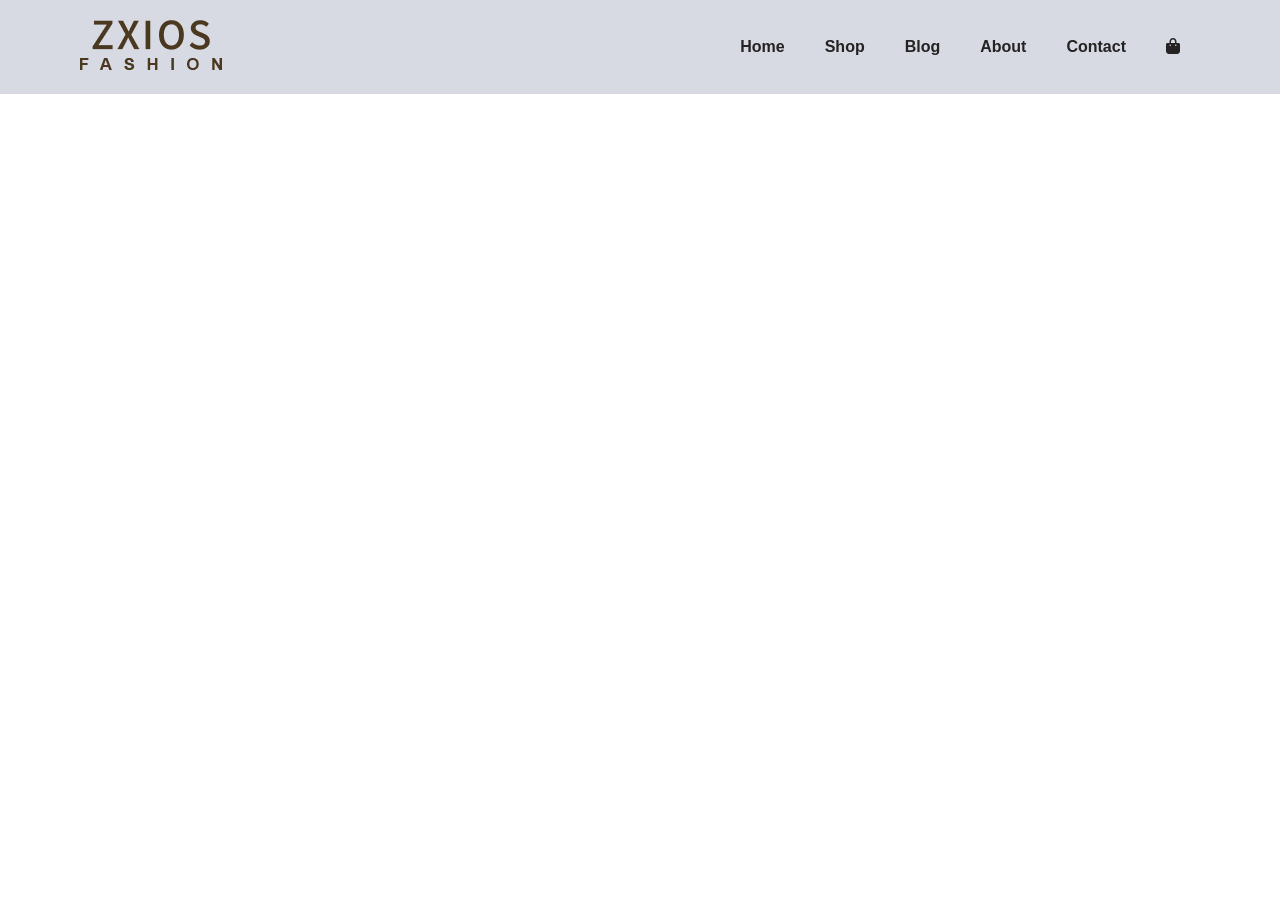
==== Frontend Project/Ecommerce Website/index.html @ 06c8abbc "Initial setup for e-commerce website with navbar and hero banner section" ====
<!DOCTYPE html>
<html lang="en">
  <head>
    <meta charset="UTF-8" />
    <link
      href="https://fonts.googleapis.com/css2?family=League+Spartan:wght@100..900&display=swap"
      rel="stylesheet"
    />
    <meta name="viewport" content="width=device-width, initial-scale=1.0" />
    <title>Ecommerce Website</title>
    <link rel="stylesheet" href="style.css" />
    <link
      rel="stylesheet"
      href="https://cdnjs.cloudflare.com/ajax/libs/font-awesome/6.7.2/css/all.min.css"
    />
  </head>

  <body>
    <section id="header">
      <a href="#"><img src="img/logo.png" class="logo" alt="" /></a>
      <div>
        <ul id="navbar">
          <li><a href="index.html">Home</a></li>
          <li><a href="shop.html">Shop</a></li>
          <li><a href="blog.html">Blog</a></li>
          <li><a href="about.html">About</a></li>
          <li><a href="contact.html">Contact</a></li>
          <li>
            <a href="cart.html"><i class="fa-solid fa-bag-shopping"></i></a>
          </li>
        </ul>
      </div>
    </section>

    <script src="script.js"></script>
  </body>
</html>
---- Frontend Project/Ecommerce Website/style.css ----
@import url("https://fonts.googleapis.com/css2?family=League+Spartan:wght@100..900&display=swap");
* {
  margin: 0;
  padding: 0;
  box-sizing: border-box;
  font-family: "Spartan", sans-serif;
}
h1 {
  font-size: 50px;
  line-height: 64px;
  color: #222;
}
h2 {
  font-size: 46px;
  line-height: 54px;
  color: #222;
}
h4 {
  font-size: 20px;
  color: #222;
}
h6 {
  font-weight: 700;
  font-size: 12px;
}
p {
  font-size: 16px;
  color: #465b52;
  margin: 15px 0 20px 0;
}
.section-p1 {
  padding: 40px 80px;
}
.section-m1 {
  margin: 40px 0;
}

body {
  width: 100%;
}
body {
  width: 100%;
}
#header {
  display: flex;
  align-items: center;
  justify-content: space-between;
  padding: 20px 80px;
  background: rgb(215, 218, 227);
  box-shadow: 0 5px 15px rgba(0, 0, 0, 0);
}
#navbar {
  display: flex;
  align-items: center;
  justify-content: center;
}
#navbar li {
  list-style: none;
  padding: 0 20px;
}
#navbar li a {
  text-decoration: none;
  font-size: 16px;
  font-weight: 600;
  color: rgb(37, 34, 34);
  transition: 0.3s;
}
#navbar li a:hover {
  color: #716767;
}
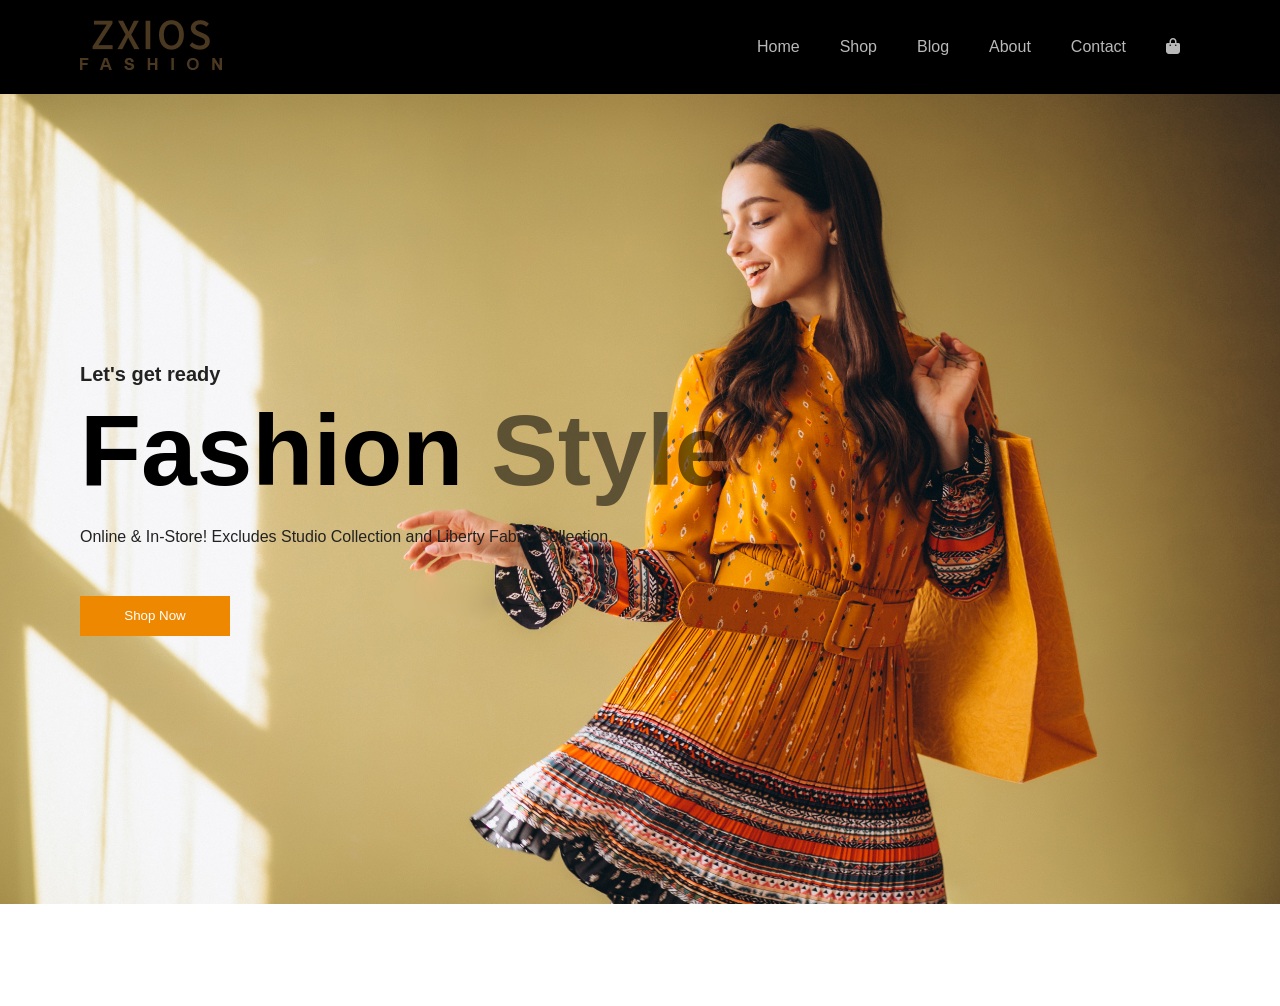
==== commit def247c9: "started product section" ====
--- a/Frontend Project/Ecommerce Website/index.html
+++ b/Frontend Project/Ecommerce Website/index.html
@@ -31,6 +31,15 @@
         </ul>
       </div>
     </section>
+    <section id="hero">
+      <h4>Let's get ready</h4>
+      <h1>Fashion <span id="span">Style</span></h1>
+      <p>
+        Online & In-Store! Excludes Studio Collection and Liberty Fabric
+        Collection.
+      </p>
+      <button>Shop Now</button>
+    </section>
 
     <script src="script.js"></script>
   </body>
--- a/Frontend Project/Ecommerce Website/style.css
+++ b/Frontend Project/Ecommerce Website/style.css
@@ -6,8 +6,8 @@
   font-family: "Spartan", sans-serif;
 }
 h1 {
-  font-size: 50px;
-  line-height: 64px;
+  font-size: 100px;
+  line-height: 85px;
   color: #222;
 }
 h2 {
@@ -25,7 +25,7 @@
 }
 p {
   font-size: 16px;
-  color: #465b52;
+  color: #222;
   margin: 15px 0 20px 0;
 }
 .section-p1 {
@@ -38,15 +38,12 @@
 body {
   width: 100%;
 }
-body {
-  width: 100%;
-}
 #header {
   display: flex;
   align-items: center;
   justify-content: space-between;
   padding: 20px 80px;
-  background: rgb(215, 218, 227);
+  background: rgb(0, 0, 0);
   box-shadow: 0 5px 15px rgba(0, 0, 0, 0);
 }
 #navbar {
@@ -61,10 +58,52 @@
 #navbar li a {
   text-decoration: none;
   font-size: 16px;
-  font-weight: 600;
-  color: rgb(37, 34, 34);
+  font-weight: 50;
+  color: rgb(185, 185, 185);
   transition: 0.3s;
 }
 #navbar li a:hover {
-  color: #716767;
+  color: #ee8801;
 }
+
+/* home page */
+#hero {
+  background-image: url(img/hero\ image.jpg);
+  height: 90vh;
+  width: 100%;
+  background-size: cover;
+  padding: 0 80px;
+  display: flex;
+  flex-direction: column;
+  align-items: flex-start;
+  justify-content: center;
+}
+#hero span {
+  color: #0000008a;
+  padding-bottom: 500px;
+}
+#hero h4 {
+  padding-bottom: 22px;
+}
+#hero h1 {
+  color: black;
+  padding-bottom: 20px;
+}
+#hero p {
+  padding-top: 0px;
+  padding-bottom: 30px;
+}
+#hero button {
+  background-color: #ee8801;
+  border: #ee8801;
+  color: white;
+  width: 150px;
+  height: 40px;
+}
+#hero button:hover {
+  background-color: #d97d04;
+  border: #d97d04;
+  color: rgb(255, 253, 253);
+  transition: 0.3s;
+  cursor: pointer;
+}
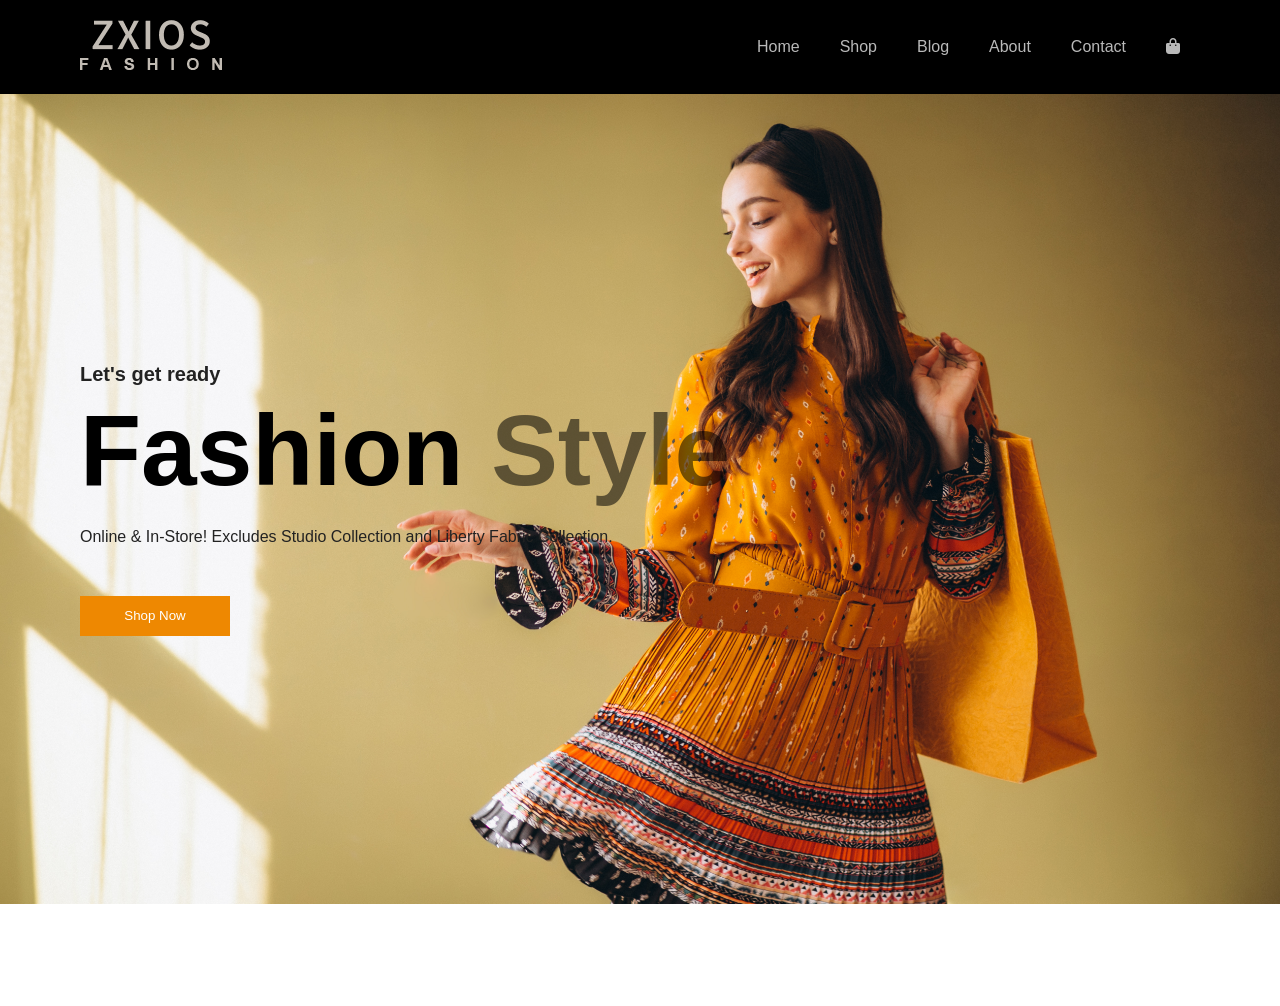
==== commit 05c01355: "change logo color" ====
--- a/Frontend Project/Ecommerce Website/index.html
+++ b/Frontend Project/Ecommerce Website/index.html
@@ -17,7 +17,7 @@
 
   <body>
     <section id="header">
-      <a href="#"><img src="img/logo.png" class="logo" alt="" /></a>
+      <a href="#"><img src="img/logowhite.png" class="logo" alt="" /></a>
       <div>
         <ul id="navbar">
           <li><a href="index.html">Home</a></li>
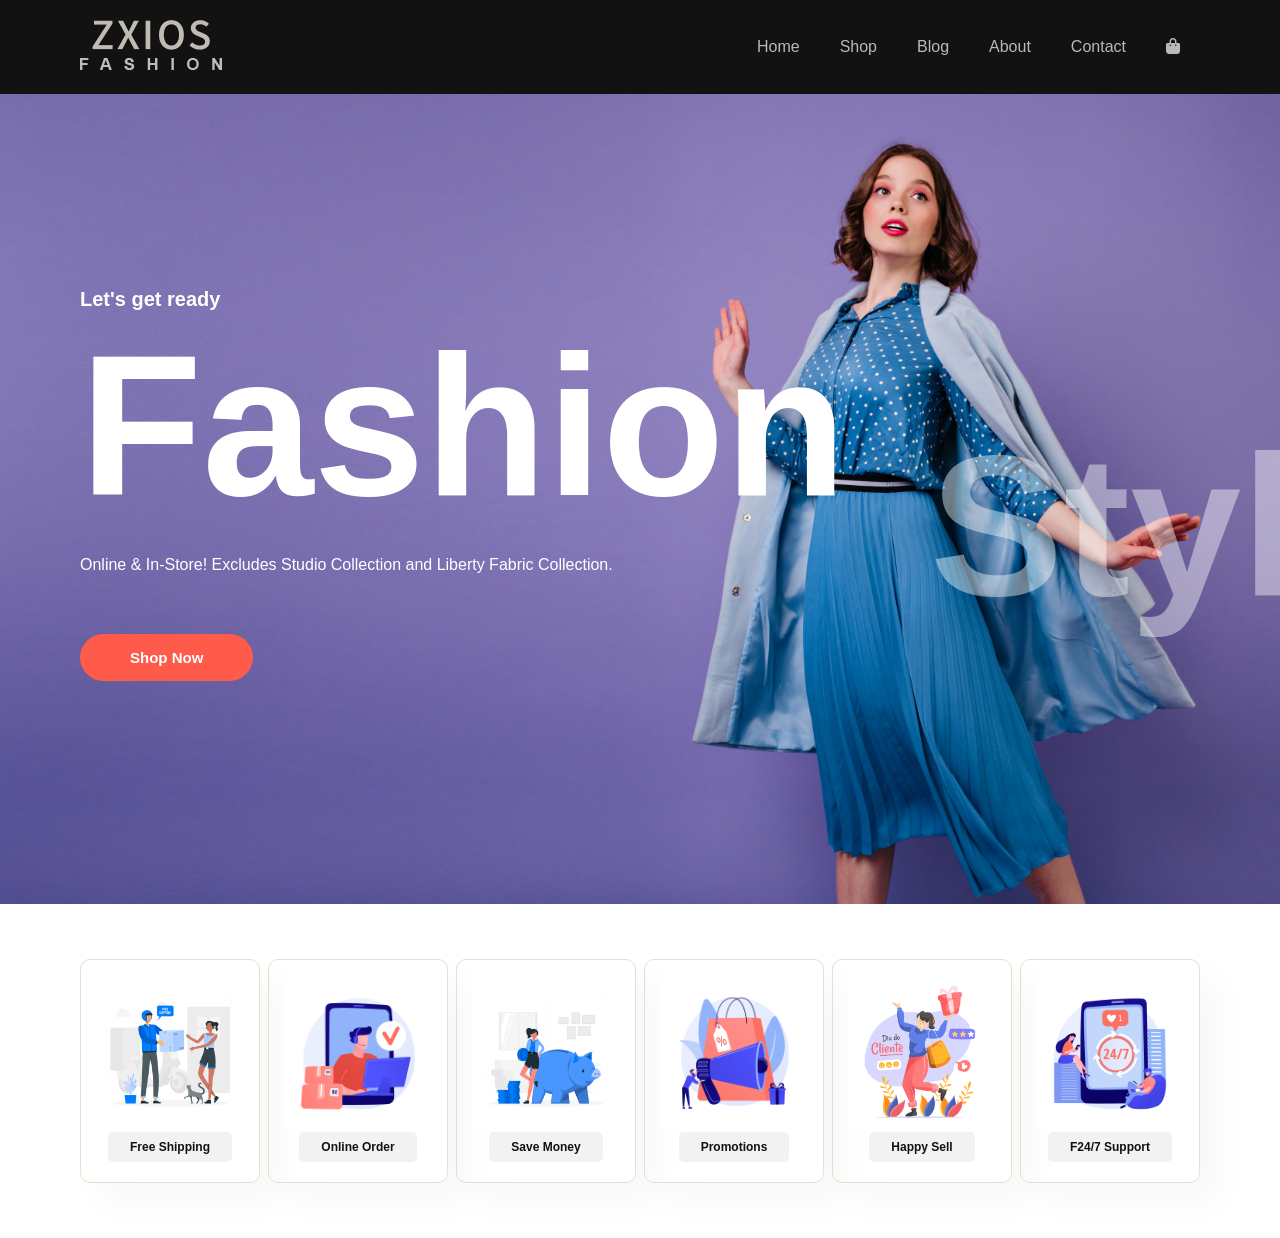
==== commit 61f4797e: "added feature section" ====
--- a/Frontend Project/Ecommerce Website/index.html
+++ b/Frontend Project/Ecommerce Website/index.html
@@ -31,14 +31,45 @@
         </ul>
       </div>
     </section>
+
     <section id="hero">
       <h4>Let's get ready</h4>
-      <h1>Fashion <span id="span">Style</span></h1>
+      <div class="hero-heading">
+        <h1 id="fashion">Fashion</h1>
+        <h1 id="style">Style</h1>
+      </div>
       <p>
         Online & In-Store! Excludes Studio Collection and Liberty Fabric
         Collection.
       </p>
-      <button>Shop Now</button>
+      <button class="shop-btn">Shop Now</button>
+    </section>
+
+    <section id="feature" class="section-p1">
+      <div class="feature-box">
+        <img src="img/features/service1.jpeg" alt="" />
+        <h6>Free Shipping</h6>
+      </div>
+      <div class="feature-box">
+        <img src="img/features/service2.jpeg" alt="" />
+        <h6>Online Order</h6>
+      </div>
+      <div class="feature-box">
+        <img src="img/features/service3.jpeg" alt="" />
+        <h6>Save Money</h6>
+      </div>
+      <div class="feature-box">
+        <img src="img/features/service4.jpeg" alt="" />
+        <h6>Promotions</h6>
+      </div>
+      <div class="feature-box">
+        <img src="img/features/service5.jpeg" alt="" />
+        <h6>Happy Sell</h6>
+      </div>
+      <div class="feature-box">
+        <img src="img/features/service6.jpeg" alt="" />
+        <h6>F24/7 Support</h6>
+      </div>
     </section>
 
     <script src="script.js"></script>
--- a/Frontend Project/Ecommerce Website/style.css
+++ b/Frontend Project/Ecommerce Website/style.css
@@ -7,17 +7,16 @@
 }
 h1 {
   font-size: 100px;
-  line-height: 85px;
-  color: #222;
+  color: #1a1919;
 }
 h2 {
   font-size: 46px;
   line-height: 54px;
-  color: #222;
+  color: #1a1919;
 }
 h4 {
   font-size: 20px;
-  color: #222;
+  color: #1a1919;
 }
 h6 {
   font-weight: 700;
@@ -25,7 +24,7 @@
 }
 p {
   font-size: 16px;
-  color: #222;
+  color: #1a1919;
   margin: 15px 0 20px 0;
 }
 .section-p1 {
@@ -38,13 +37,17 @@
 body {
   width: 100%;
 }
+
 #header {
   display: flex;
   align-items: center;
   justify-content: space-between;
   padding: 20px 80px;
-  background: rgb(0, 0, 0);
-  box-shadow: 0 5px 15px rgba(0, 0, 0, 0);
+  background: #121212;
+  z-index: 999;
+  position: sticky;
+  top: 0;
+  left: 0;
 }
 #navbar {
   display: flex;
@@ -63,12 +66,12 @@
   transition: 0.3s;
 }
 #navbar li a:hover {
-  color: #ee8801;
+  color: rgb(255, 255, 255);
 }
 
 /* home page */
 #hero {
-  background-image: url(img/hero\ image.jpg);
+  background-image: url(img/emotional-brunette-woman-blue-coat-posing-purple-wall-indoor-photo-beautiful-short-haired-female-model-trendy-midi-dress.jpg);
   height: 90vh;
   width: 100%;
   background-size: cover;
@@ -78,32 +81,84 @@
   align-items: flex-start;
   justify-content: center;
 }
-#hero span {
-  color: #0000008a;
-  padding-bottom: 500px;
+#hero h4 {
+  padding-bottom: 0px;
+  color: white;
 }
-#hero h4 {
-  padding-bottom: 22px;
+.hero-heading {
+  position: relative;
 }
-#hero h1 {
-  color: black;
-  padding-bottom: 20px;
+#fashion {
+  font-size: 200px;
+  font-weight: 700;
+  margin: 0;
+  position: relative;
+  color: rgb(255, 255, 255);
+}
+#style {
+  font-size: 200px;
+  font-weight: 700;
+  color: rgba(255, 255, 255, 0.426);
+  position: absolute;
+  top: 0;
+  top: 100px;
+  left: 850px;
 }
 #hero p {
   padding-top: 0px;
-  padding-bottom: 30px;
+  padding-bottom: 40px;
+  color: white;
 }
-#hero button {
-  background-color: #ee8801;
-  border: #ee8801;
-  color: white;
-  width: 150px;
-  height: 40px;
+.shop-btn {
+  background-color: rgb(255 91 75);
+  border: 0;
+  font-size: 15px;
+  display: inline-block;
+  padding: 15px 50px;
+  color: #fff;
+  font-weight: 600;
+  text-decoration: none;
+  border-radius: 100px;
+  transition: 0.3s;
+  margin-bottom: 30px;
 }
 #hero button:hover {
-  background-color: #d97d04;
-  border: #d97d04;
+  background-color: rgb(238, 89, 76);
+  border: 0;
   color: rgb(255, 253, 253);
   transition: 0.3s;
   cursor: pointer;
 }
+
+/* feature */
+#feature {
+  display: flex;
+  align-items: center;
+  justify-content: space-between;
+  flex-wrap: wrap;
+}
+#feature .feature-box {
+  width: 180px;
+  text-align: center;
+  padding: 20px 15px;
+  box-shadow: 20px 20px 34px rgba(0, 0, 0, 0.03);
+  border: 1px solid #e7dfcc;
+  border-radius: 10px;
+  margin: 15px 0px;
+}
+#feature .feature-box:hover {
+  box-shadow: 10px 10px 40px rgba(74, 56, 34, 0.11);
+}
+#feature .feature-box img {
+  width: 100%;
+  height: auto;
+  margin-bottom: 0px;
+}
+#feature .feature-box h6 {
+  display: inline-block;
+  padding: 9px 22px;
+  line-height: 1;
+  border-radius: 5px;
+  background-color: rgba(190, 190, 190, 0.197);
+  color: #121212;
+}
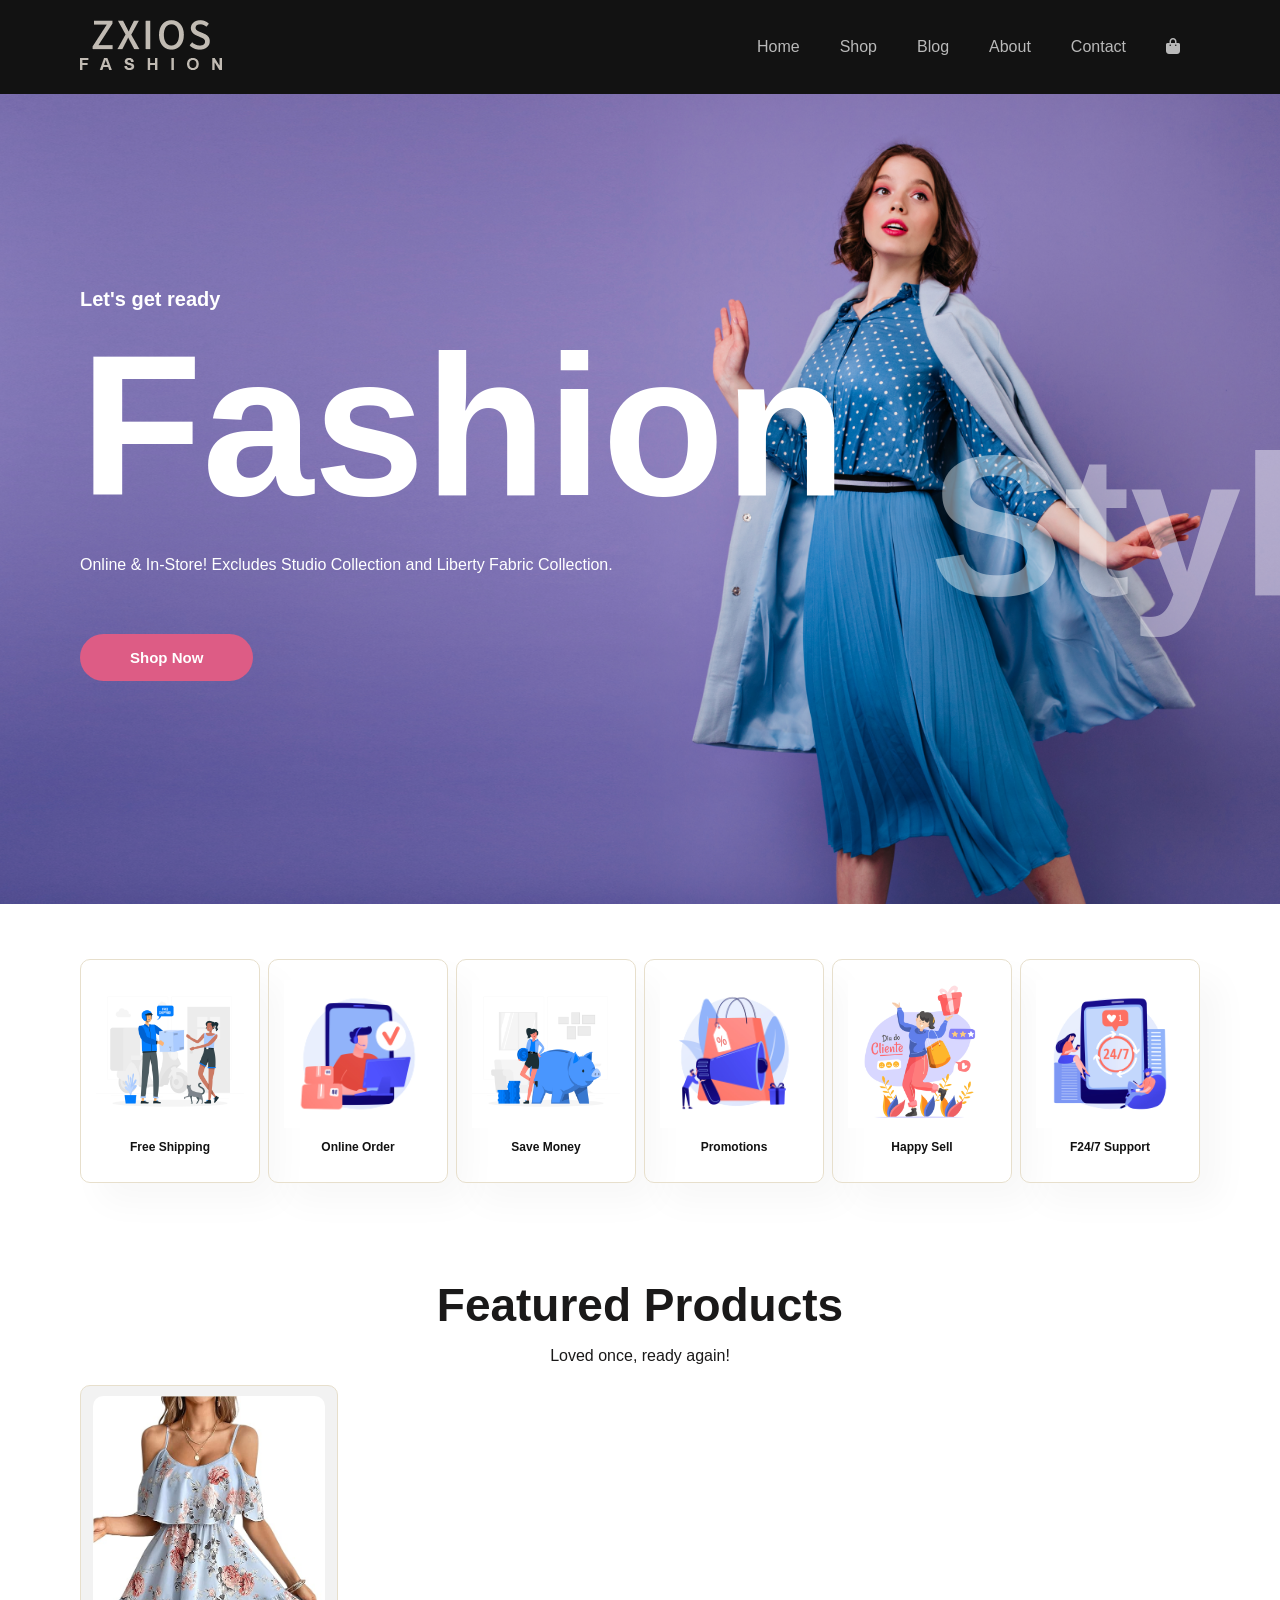
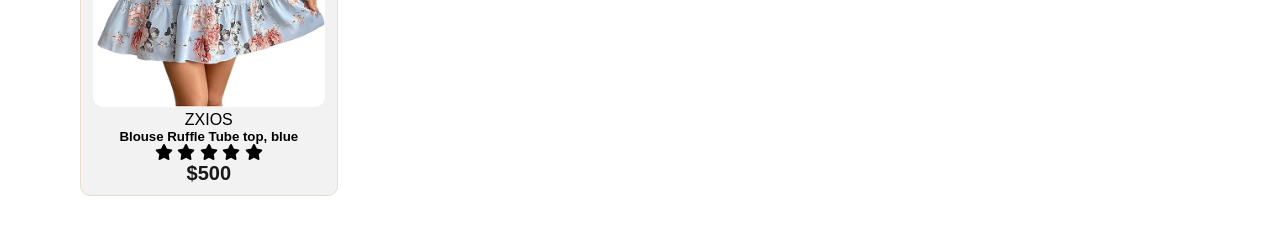
==== commit e3787141: "Initial setup for featured products" ====
--- a/Frontend Project/Ecommerce Website/index.html
+++ b/Frontend Project/Ecommerce Website/index.html
@@ -72,6 +72,29 @@
       </div>
     </section>
 
+    <section id="product1" class="section-p1">
+      <h2>Featured Products</h2>
+      <p>Loved once, ready again!</p>
+      <div class="pro-container">
+        <div class="pro">
+          <img src="img/products/product4.png" alt="" />
+          <div class="des">
+            <span>ZXIOS</span>
+            <h5>Blouse Ruffle Tube top, blue</h5>
+            <div class="star">
+              <i class="fas fa-star"></i>
+              <i class="fas fa-star"></i>
+              <i class="fas fa-star"></i>
+              <i class="fas fa-star"></i>
+              <i class="fas fa-star"></i>
+            </div>
+            <h4>$500</h4>
+          </div>
+          <a href="#"><i class="fal fa-shopping-cart"></i></a>
+        </div>
+      </div>
+    </section>
+
     <script src="script.js"></script>
   </body>
 </html>
--- a/Frontend Project/Ecommerce Website/style.css
+++ b/Frontend Project/Ecommerce Website/style.css
@@ -110,7 +110,7 @@
   color: white;
 }
 .shop-btn {
-  background-color: rgb(255 91 75);
+  background-color: rgb(221 92 133);
   border: 0;
   font-size: 15px;
   display: inline-block;
@@ -123,7 +123,7 @@
   margin-bottom: 30px;
 }
 #hero button:hover {
-  background-color: rgb(238, 89, 76);
+  background-color: rgb(249, 110, 154);
   border: 0;
   color: rgb(255, 253, 253);
   transition: 0.3s;
@@ -153,12 +153,31 @@
   width: 100%;
   height: auto;
   margin-bottom: 0px;
+  background-color: rgba(190, 190, 190, 0.197);
 }
 #feature .feature-box h6 {
   display: inline-block;
   padding: 9px 22px;
   line-height: 1;
   border-radius: 5px;
-  background-color: rgba(190, 190, 190, 0.197);
   color: #121212;
 }
+
+/* product */
+#product1 {
+  text-align: center;
+}
+#product1 .pro {
+  width: 23%;
+  min-width: 250px;
+  height: auto;
+  padding: 10px 12px;
+  border: 1px solid #e7dfcc;
+  background-color: rgba(190, 190, 190, 0.197);
+  border-radius: 10px;
+}
+
+#product1 .pro img {
+  width: 100%;
+  border-radius: 10px;
+}
